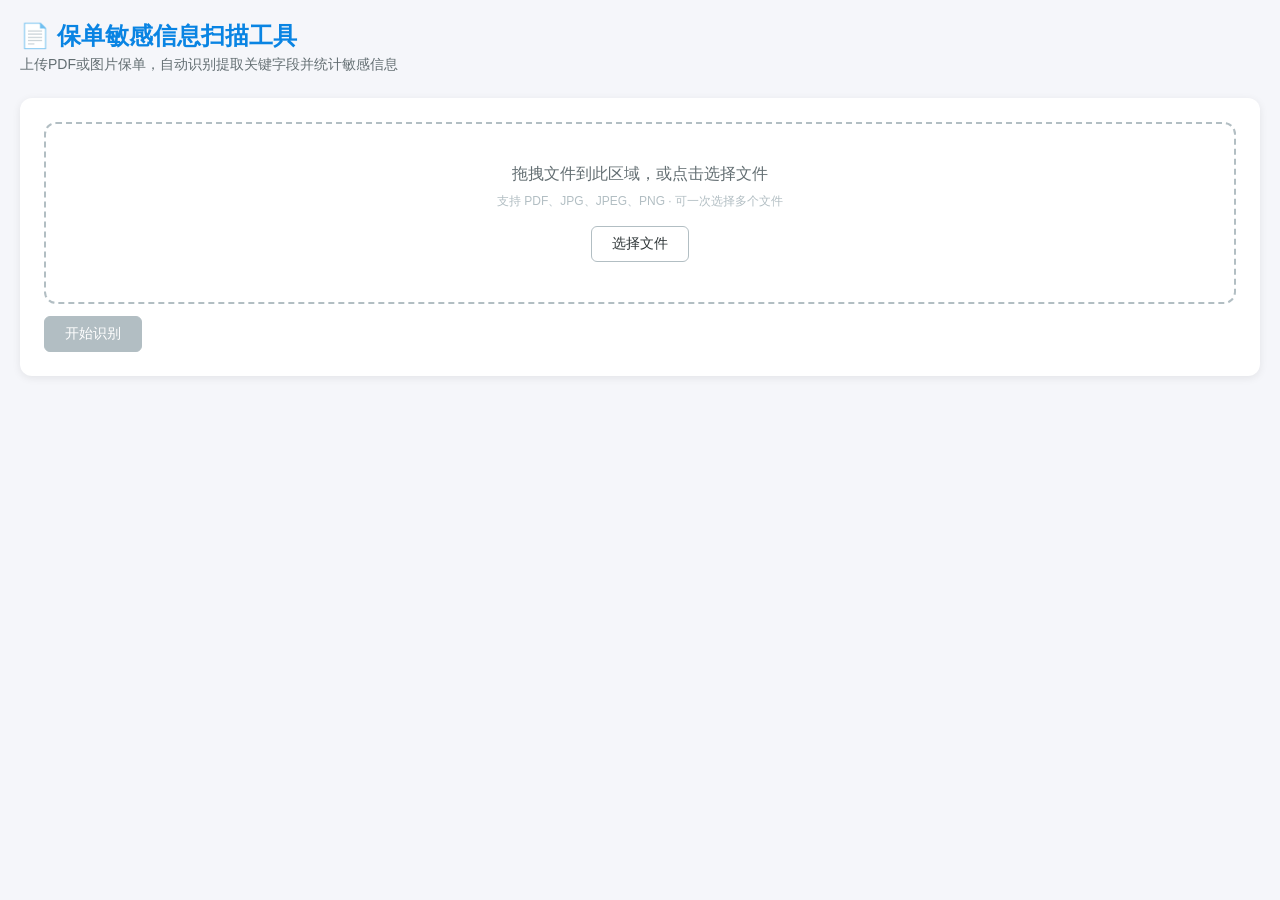
==== static/index.html @ 82c69ed6 "feat: complete policy scanner with frontend" ====
<!DOCTYPE html>
<html lang="zh-CN">
<head>
<meta charset="UTF-8">
<meta name="viewport" content="width=device-width, initial-scale=1.0">
<title>保单敏感信息扫描工具</title>
<link rel="stylesheet" href="/static/style.css">
</head>
<body>
<div class="container">
  <header>
    <h1>📄 保单敏感信息扫描工具</h1>
    <p class="subtitle">上传PDF或图片保单，自动识别提取关键字段并统计敏感信息</p>
  </header>

  <!-- 上传区域 -->
  <section class="upload-section">
    <div class="drop-zone" id="dropZone">
      <p class="drop-text">拖拽文件到此区域，或点击选择文件</p>
      <p class="drop-hint">支持 PDF、JPG、JPEG、PNG · 可一次选择多个文件</p>
      <input type="file" id="fileInput" multiple accept=".pdf,.jpg,.jpeg,.png" hidden>
      <button class="btn" id="selectBtn">选择文件</button>
    </div>
    <div id="fileList" class="file-list"></div>
    <button class="btn btn-primary" id="uploadBtn" disabled>开始识别</button>
  </section>

  <!-- 进度指示 -->
  <section id="progressSection" class="progress-section" hidden>
    <div class="progress-bar">
      <div class="progress-fill" id="progressFill"></div>
    </div>
    <p id="progressText" class="progress-text">正在识别...</p>
  </section>

  <!-- 统计概览 -->
  <section id="statsSection" class="stats-section" hidden>
    <div class="stats-card">
      <span class="stats-number" id="statsCount">0</span>
      <span class="stats-label">敏感信息条数（去重后被保人）</span>
    </div>
  </section>

  <!-- 结果表格 -->
  <section id="resultSection" class="result-section" hidden>
    <div class="result-toolbar">
      <h2>识别结果</h2>
      <div class="toolbar-buttons">
        <button class="btn" id="exportExcelBtn">导出 Excel</button>
        <button class="btn" id="exportJsonBtn">导出 JSON</button>
        <button class="btn" id="clearBtn">清空</button>
      </div>
    </div>
    <div class="table-wrapper">
      <table id="resultTable">
        <thead>
          <tr>
            <th>文件名</th>
            <th>状态</th>
            <th>保险公司</th>
            <th>险种</th>
            <th>保单号</th>
            <th>投保人</th>
            <th>被保人</th>
            <th>受益人</th>
            <th>保费</th>
            <th>交费方式</th>
            <th>生效日期</th>
            <th>保险期间</th>
            <th>销售经理</th>
          </tr>
        </thead>
        <tbody id="resultBody">
        </tbody>
      </table>
    </div>
  </section>
</div>

<script src="/static/script.js"></script>
</body>
</html>
---- static/style.css ----
* { margin: 0; padding: 0; box-sizing: border-box; }
body {
  font-family: -apple-system, 'Segoe UI', 'PingFang SC', 'Microsoft YaHei', sans-serif;
  background: #f5f6fa; color: #2d3436; padding: 20px;
}
.container { max-width: 1400px; margin: 0 auto; }

header { margin-bottom: 24px; }
header h1 { font-size: 24px; color: #0984e3; }
.subtitle { color: #636e72; font-size: 14px; margin-top: 4px; }

/* 上传区域 */
.upload-section { background: white; border-radius: 12px; padding: 24px; box-shadow: 0 2px 8px rgba(0,0,0,0.08); margin-bottom: 20px; }
.drop-zone {
  border: 2px dashed #b2bec3; border-radius: 12px; padding: 40px 20px;
  text-align: center; cursor: pointer; transition: all 0.3s;
}
.drop-zone:hover, .drop-zone.dragover { border-color: #0984e3; background: #dfe6e9; }
.drop-text { font-size: 16px; color: #636e72; margin-bottom: 8px; }
.drop-hint { font-size: 12px; color: #b2bec3; margin-bottom: 16px; }
.file-list { margin-top: 12px; font-size: 13px; color: #636e72; }
.file-list .file-item { padding: 4px 0; }

.btn {
  display: inline-block; padding: 8px 20px; border-radius: 6px;
  border: 1px solid #b2bec3; background: white; cursor: pointer;
  font-size: 14px; color: #2d3436; transition: all 0.2s;
}
.btn:hover { background: #dfe6e9; }
.btn-primary { background: #0984e3; color: white; border-color: #0984e3; }
.btn-primary:hover { background: #0770c4; }
.btn-primary:disabled { background: #b2bec3; border-color: #b2bec3; cursor: not-allowed; }

/* 进度 */
.progress-section { background: white; border-radius: 12px; padding: 20px; box-shadow: 0 2px 8px rgba(0,0,0,0.08); margin-bottom: 20px; }
.progress-bar { height: 8px; background: #dfe6e9; border-radius: 4px; overflow: hidden; }
.progress-fill { height: 100%; background: #0984e3; border-radius: 4px; transition: width 0.3s; }
.progress-text { font-size: 13px; color: #636e72; margin-top: 8px; text-align: center; }

/* 统计 */
.stats-section { margin-bottom: 20px; }
.stats-card {
  background: white; border-radius: 12px; padding: 24px; text-align: center;
  box-shadow: 0 2px 8px rgba(0,0,0,0.08); display: inline-block; min-width: 280px;
}
.stats-number { font-size: 48px; font-weight: bold; color: #0984e3; display: block; }
.stats-label { font-size: 14px; color: #636e72; margin-top: 4px; }

/* 结果表格 */
.result-section { background: white; border-radius: 12px; padding: 20px; box-shadow: 0 2px 8px rgba(0,0,0,0.08); margin-bottom: 20px; }
.result-toolbar { display: flex; justify-content: space-between; align-items: center; margin-bottom: 16px; flex-wrap: wrap; gap: 8px; }
.result-toolbar h2 { font-size: 16px; }
.toolbar-buttons { display: flex; gap: 8px; }
.table-wrapper { overflow-x: auto; }
table { width: 100%; border-collapse: collapse; font-size: 13px; white-space: nowrap; }
th { background: #dfe6e9; padding: 10px 8px; text-align: left; font-weight: 600; position: sticky; top: 0; }
td { padding: 8px; border-bottom: 1px solid #dfe6e9; }
td[contenteditable="true"] { background: #fff9e6; cursor: text; }
tr:hover td { background: #f8f9fa; }
.status-ok { color: #00b894; }
.status-not_policy { color: #fdcb6e; }
.status-error { color: #d63031; }
.status-low_confidence { color: #e17055; }
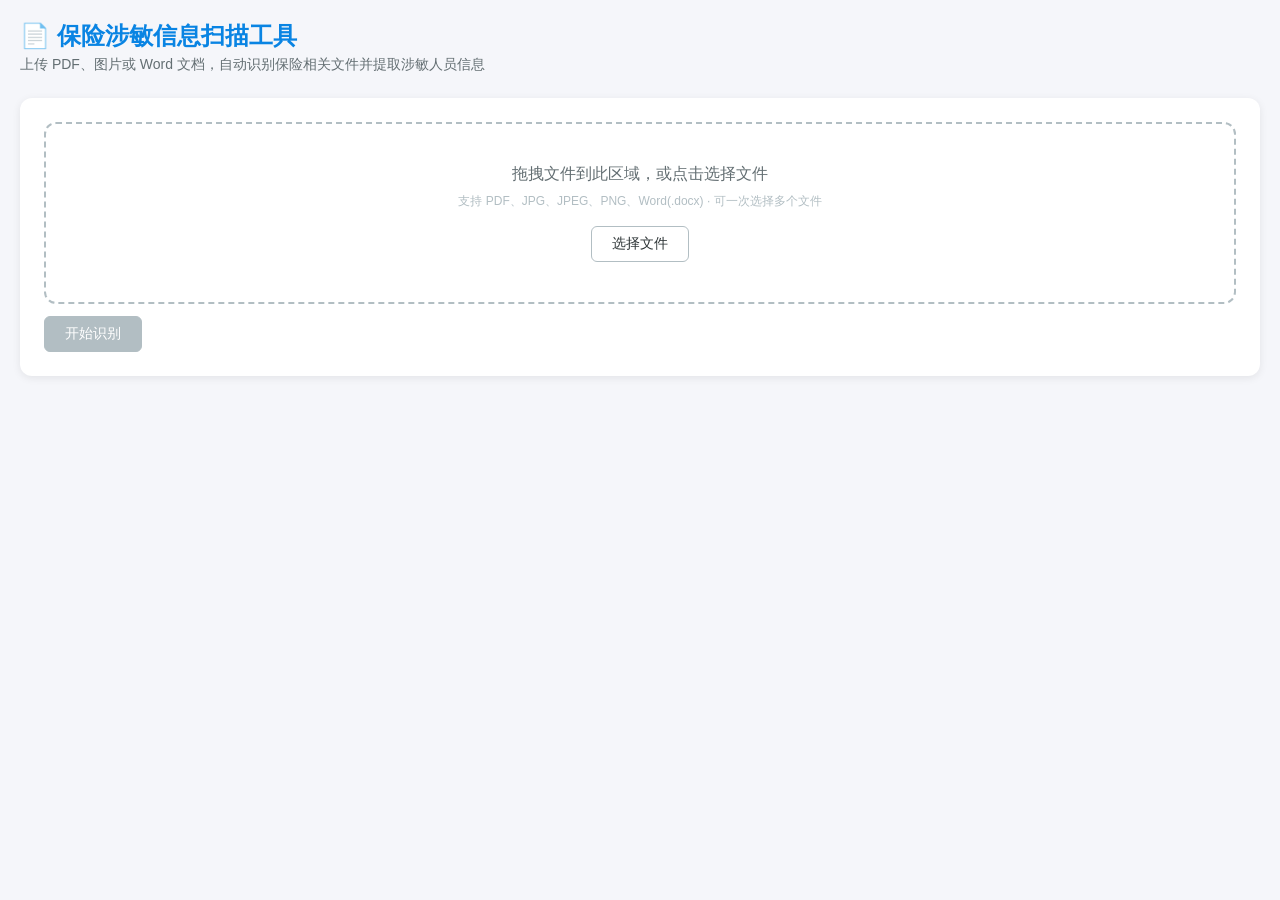
==== commit 53b61346: "feat: complete OCR raw detail view with PII scanner, doc classifier, and export enhancements" ====
--- a/static/index.html
+++ b/static/index.html
@@ -3,22 +3,22 @@
 <head>
 <meta charset="UTF-8">
 <meta name="viewport" content="width=device-width, initial-scale=1.0">
-<title>保单敏感信息扫描工具</title>
+<title>保险涉敏信息扫描工具</title>
 <link rel="stylesheet" href="/static/style.css">
 </head>
 <body>
 <div class="container">
   <header>
-    <h1>📄 保单敏感信息扫描工具</h1>
-    <p class="subtitle">上传PDF或图片保单，自动识别提取关键字段并统计敏感信息</p>
+    <h1>📄 保险涉敏信息扫描工具</h1>
+    <p class="subtitle">上传 PDF、图片或 Word 文档，自动识别保险相关文件并提取涉敏人员信息</p>
   </header>
 
   <!-- 上传区域 -->
   <section class="upload-section">
     <div class="drop-zone" id="dropZone">
       <p class="drop-text">拖拽文件到此区域，或点击选择文件</p>
-      <p class="drop-hint">支持 PDF、JPG、JPEG、PNG · 可一次选择多个文件</p>
-      <input type="file" id="fileInput" multiple accept=".pdf,.jpg,.jpeg,.png" hidden>
+      <p class="drop-hint">支持 PDF、JPG、JPEG、PNG、Word(.docx) · 可一次选择多个文件</p>
+      <input type="file" id="fileInput" multiple accept=".pdf,.jpg,.jpeg,.png,.docx" hidden>
       <button class="btn" id="selectBtn">选择文件</button>
     </div>
     <div id="fileList" class="file-list"></div>
@@ -35,9 +35,31 @@
 
   <!-- 统计概览 -->
   <section id="statsSection" class="stats-section" hidden>
-    <div class="stats-card">
-      <span class="stats-number" id="statsCount">0</span>
-      <span class="stats-label">敏感信息条数（去重后被保人）</span>
+    <div class="stats-row">
+      <div class="stats-card">
+        <span class="stats-number" id="totalFiles">0</span>
+        <span class="stats-label">总文件数</span>
+      </div>
+      <div class="stats-card stats-card-sensitive">
+        <span class="stats-number" id="sensitiveFiles">0</span>
+        <span class="stats-label">涉敏文件数</span>
+      </div>
+      <div class="stats-card stats-card-primary">
+        <span class="stats-number" id="globalPersons">0</span>
+        <span class="stats-label">涉敏人数（去重）</span>
+      </div>
+      <div class="stats-card stats-card-life">
+        <span class="stats-number" id="lifeStats">0</span>
+        <span class="stats-label" id="lifeStatsLabel">人身险涉敏</span>
+      </div>
+      <div class="stats-card stats-card-property">
+        <span class="stats-number" id="propertyStats">0</span>
+        <span class="stats-label" id="propertyStatsLabel">财产险文件</span>
+      </div>
+      <div class="stats-card stats-card-anomaly">
+        <span class="stats-number" id="anomalyFiles">0</span>
+        <span class="stats-label">异常文件</span>
+      </div>
     </div>
   </section>
 
@@ -51,32 +73,39 @@
         <button class="btn" id="clearBtn">清空</button>
       </div>
     </div>
+
     <div class="table-wrapper">
       <table id="resultTable">
         <thead>
           <tr>
             <th>文件名</th>
-            <th>状态</th>
+            <th>文档类型</th>
+            <th>险种类别</th>
+            <th>险种大类</th>
             <th>保险公司</th>
-            <th>险种</th>
-            <th>保单号</th>
-            <th>投保人</th>
-            <th>被保人</th>
-            <th>受益人</th>
-            <th>保费</th>
-            <th>交费方式</th>
-            <th>生效日期</th>
-            <th>保险期间</th>
-            <th>销售经理</th>
+            <th>异常标记</th>
+            <th>涉敏人数</th>
+            <th>涉敏人员</th>
+            <th>详情</th>
           </tr>
         </thead>
-        <tbody id="resultBody">
-        </tbody>
+        <tbody id="resultBody"></tbody>
       </table>
     </div>
   </section>
 </div>
 
+<!-- 详情抽屉 -->
+<div id="detailModal" class="drawer-overlay">
+  <div class="drawer-panel">
+    <div class="drawer-header">
+      <span id="modalTitle">文件详情</span>
+      <button class="drawer-close" id="modalCloseBtn">&times;</button>
+    </div>
+    <div class="drawer-body" id="modalBody"></div>
+  </div>
+</div>
+
 <script src="/static/script.js"></script>
 </body>
 </html>
--- a/static/style.css
+++ b/static/style.css
@@ -20,6 +20,7 @@
 .drop-hint { font-size: 12px; color: #b2bec3; margin-bottom: 16px; }
 .file-list { margin-top: 12px; font-size: 13px; color: #636e72; }
 .file-list .file-item { padding: 4px 0; }
+.file-size { color: #b2bec3; font-size: 12px; }
 
 .btn {
   display: inline-block; padding: 8px 20px; border-radius: 6px;
@@ -39,11 +40,18 @@
 
 /* 统计 */
 .stats-section { margin-bottom: 20px; }
+.stats-row { display: flex; gap: 16px; flex-wrap: wrap; }
 .stats-card {
+  flex: 1; min-width: 200px;
   background: white; border-radius: 12px; padding: 24px; text-align: center;
-  box-shadow: 0 2px 8px rgba(0,0,0,0.08); display: inline-block; min-width: 280px;
-}
-.stats-number { font-size: 48px; font-weight: bold; color: #0984e3; display: block; }
+  box-shadow: 0 2px 8px rgba(0,0,0,0.08);
+}
+.stats-card-primary .stats-number { color: #0984e3; }
+.stats-card-sensitive .stats-number { color: #e17055; }
+.stats-card-life .stats-number { color: #00b894; }
+.stats-card-property .stats-number { color: #6c5ce7; }
+.stats-card-anomaly .stats-number { color: #d63031; }
+.stats-number { font-size: 48px; font-weight: bold; color: #636e72; display: block; }
 .stats-label { font-size: 14px; color: #636e72; margin-top: 4px; }
 
 /* 结果表格 */
@@ -55,9 +63,157 @@
 table { width: 100%; border-collapse: collapse; font-size: 13px; white-space: nowrap; }
 th { background: #dfe6e9; padding: 10px 8px; text-align: left; font-weight: 600; position: sticky; top: 0; }
 td { padding: 8px; border-bottom: 1px solid #dfe6e9; }
-td[contenteditable="true"] { background: #fff9e6; cursor: text; }
 tr:hover td { background: #f8f9fa; }
 .status-ok { color: #00b894; }
-.status-not_policy { color: #fdcb6e; }
+.status-no_pii { color: #fdcb6e; }
+.status-not_insurance { color: #636e72; }
 .status-error { color: #d63031; }
-.status-low_confidence { color: #e17055; }
+
+/* 异常标记 */
+.anomaly-badge {
+  display: inline-block;
+  padding: 2px 8px;
+  background: #ffeaa7;
+  color: #d63031;
+  border-radius: 4px;
+  font-size: 11px;
+  font-weight: 600;
+}
+tr.row-anomaly td { background: #fff5f5; }
+tr.row-anomaly:hover td { background: #ffe0e0; }
+.anomaly-warning {
+  color: #d63031;
+  background: #fff5f5;
+  padding: 4px 8px;
+  border-radius: 4px;
+  margin: 4px 0;
+}
+
+/* 详情按钮 */
+.btn-detail { font-size: 12px; padding: 4px 12px; border-radius: 4px; border: 1px solid #0984e3; background: white; color: #0984e3; cursor: pointer; transition: all 0.2s; }
+.btn-detail:hover { background: #0984e3; color: white; }
+
+/* 右侧抽屉 */
+.drawer-overlay {
+  position: fixed; top: 0; left: 0; right: 0; bottom: 0;
+  background: rgba(0,0,0,0.5); z-index: 1000;
+  opacity: 0; pointer-events: none;
+  transition: opacity 0.3s ease;
+}
+.drawer-overlay.open {
+  opacity: 1; pointer-events: auto;
+}
+.drawer-panel {
+  position: fixed; top: 0; right: 0; bottom: 0;
+  width: 560px; max-width: 90vw;
+  background: white; z-index: 1001;
+  box-shadow: -4px 0 24px rgba(0,0,0,0.15);
+  transform: translateX(100%);
+  transition: transform 0.3s ease;
+  display: flex; flex-direction: column;
+}
+.drawer-overlay.open .drawer-panel {
+  transform: translateX(0);
+}
+.drawer-header {
+  display: flex; justify-content: space-between; align-items: center;
+  padding: 16px 20px; border-bottom: 1px solid #dfe6e9; flex-shrink: 0;
+}
+.drawer-header span { font-size: 16px; font-weight: 600; }
+.drawer-close {
+  background: none; border: none; font-size: 24px; cursor: pointer;
+  color: #636e72; line-height: 1;
+}
+.drawer-close:hover { color: #2d3436; }
+.drawer-body { padding: 16px 20px; overflow-y: auto; flex: 1; }
+
+/* 详情抽屉内容 */
+.detail-summary {
+  font-size: 13px;
+  color: #636e72;
+  padding: 8px 0;
+  line-height: 1.8;
+}
+.detail-summary p { margin: 4px 0; }
+.detail-summary strong { color: #2d3436; }
+
+.persons-list { margin: 16px 0; }
+.person-card {
+  background: #f8f9fa;
+  border: 1px solid #dfe6e9;
+  border-radius: 8px;
+  padding: 12px 16px;
+  margin-bottom: 12px;
+}
+.person-header {
+  display: flex;
+  align-items: center;
+  gap: 8px;
+  margin-bottom: 8px;
+}
+.person-header strong { font-size: 15px; color: #2d3436; }
+.role-badge {
+  display: inline-block;
+  padding: 2px 8px;
+  background: #0984e3;
+  color: white;
+  border-radius: 4px;
+  font-size: 11px;
+}
+.pii-list {
+  list-style: none;
+  padding: 0;
+  margin: 0;
+}
+.pii-list li {
+  padding: 4px 0;
+  font-size: 13px;
+  color: #2d3436;
+  border-bottom: 1px dashed #dfe6e9;
+}
+.pii-list li:last-child { border-bottom: none; }
+.pii-label {
+  color: #636e72;
+  font-size: 12px;
+  margin-right: 4px;
+}
+.no-pii {
+  color: #b2bec3;
+  font-size: 12px;
+  font-style: italic;
+  margin: 0;
+}
+.no-persons {
+  color: #b2bec3;
+  font-size: 13px;
+  text-align: center;
+  padding: 20px 0;
+}
+
+/* 识别原文折叠区 */
+.raw-text-section {
+  margin-top: 16px;
+}
+.raw-text-section summary {
+  cursor: pointer;
+  font-size: 13px;
+  color: #0984e3;
+  font-weight: 500;
+  padding: 8px 0;
+  user-select: none;
+}
+.raw-text-section summary:hover { text-decoration: underline; }
+.ocr-raw-text {
+  background: #fafafa;
+  border: 1px solid #dfe6e9;
+  border-radius: 8px;
+  padding: 16px;
+  font-family: 'Courier New', 'Consolas', monospace;
+  font-size: 13px;
+  line-height: 1.8;
+  white-space: pre-wrap;
+  word-wrap: break-word;
+  max-height: 400px;
+  overflow-y: auto;
+  margin-top: 8px;
+}
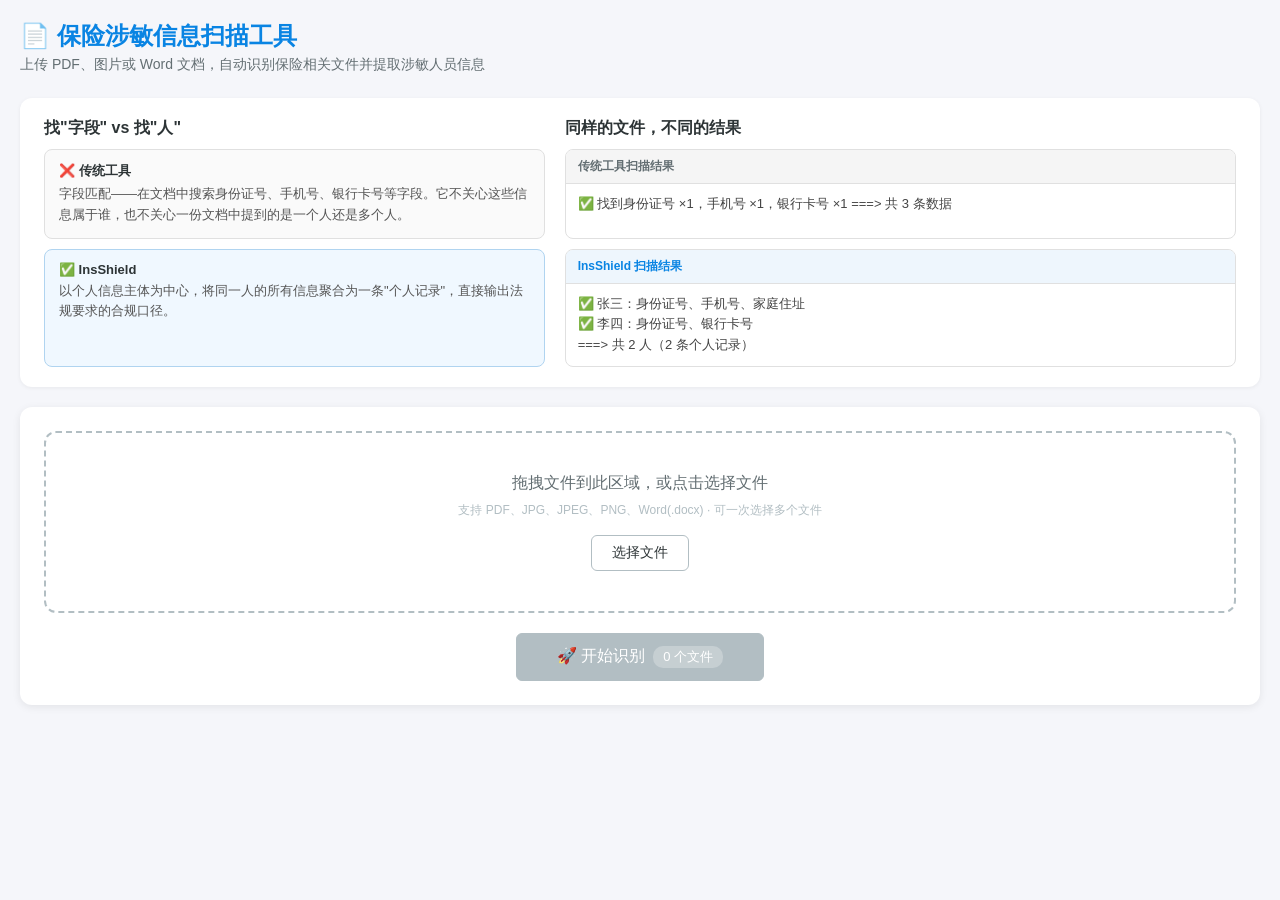
==== commit e8e16cbb: "refactor: 概念区改为左右对齐网格布局，结果显示后保留概念区" ====
--- a/static/index.html
+++ b/static/index.html
@@ -13,6 +13,41 @@
     <p class="subtitle">上传 PDF、图片或 Word 文档，自动识别保险相关文件并提取涉敏人员信息</p>
   </header>
 
+  <!-- 核心理念：左右对齐 -->
+  <section class="concept-section">
+    <!-- 标题行 -->
+    <div class="c-row">
+      <h2 class="c-h2">找"字段" vs 找"人"</h2>
+      <h2 class="c-h2">同样的文件，不同的结果</h2>
+    </div>
+    <!-- 第一行：传统 -->
+    <div class="c-row">
+      <div class="diff-item diff-old">
+        <div class="diff-label">❌ 传统工具</div>
+        <div class="diff-desc">字段匹配——在文档中搜索身份证号、手机号、银行卡号等字段。它不关心这些信息属于谁，也不关心一份文档中提到的是一个人还是多个人。</div>
+      </div>
+      <div class="compare-card compare-card-old">
+        <div class="compare-card-title">传统工具扫描结果</div>
+        <div class="compare-card-body">✅ 找到身份证号 ×1，手机号 ×1，银行卡号 ×1  ===> 共 3 条数据</div>
+      </div>
+    </div>
+    <!-- 第二行：InsShield -->
+    <div class="c-row">
+      <div class="diff-item diff-new">
+        <div class="diff-label">✅ InsShield</div>
+        <div class="diff-desc">以个人信息主体为中心，将同一人的所有信息聚合为一条"个人记录"，直接输出法规要求的合规口径。</div>
+      </div>
+      <div class="compare-card compare-card-new">
+        <div class="compare-card-title">InsShield 扫描结果</div>
+        <div class="compare-card-body">
+          ✅ 张三：身份证号、手机号、家庭住址<br>
+          ✅ 李四：身份证号、银行卡号<br>
+          ===> 共 2 人（2 条个人记录）
+        </div>
+      </div>
+    </div>
+  </section>
+
   <!-- 上传区域 -->
   <section class="upload-section">
     <div class="drop-zone" id="dropZone">
@@ -22,7 +57,9 @@
       <button class="btn" id="selectBtn">选择文件</button>
     </div>
     <div id="fileList" class="file-list"></div>
-    <button class="btn btn-primary" id="uploadBtn" disabled>开始识别</button>
+    <div class="upload-actions">
+      <button class="btn btn-primary btn-upload" id="uploadBtn" disabled>🚀 开始识别 <span class="btn-badge" id="fileCountBadge">0 个文件</span></button>
+    </div>
   </section>
 
   <!-- 进度指示 -->
@@ -36,6 +73,7 @@
   <!-- 统计概览 -->
   <section id="statsSection" class="stats-section" hidden>
     <div class="stats-row">
+      <!-- 全局统计 -->
       <div class="stats-card">
         <span class="stats-number" id="totalFiles">0</span>
         <span class="stats-label">总文件数</span>
@@ -48,17 +86,30 @@
         <span class="stats-number" id="globalPersons">0</span>
         <span class="stats-label">涉敏人数（去重）</span>
       </div>
+      <div class="stats-card stats-card-anomaly">
+        <span class="stats-number" id="anomalyFiles">0</span>
+        <span class="stats-label">异常文件</span>
+      </div>
+    </div>
+    <div class="stats-group-header">
+      <span class="stats-group-line"></span>
+      <span class="stats-group-text">按险种细分</span>
+      <span class="stats-group-line"></span>
+    </div>
+    <div class="stats-row">
       <div class="stats-card stats-card-life">
         <span class="stats-number" id="lifeStats">0</span>
-        <span class="stats-label" id="lifeStatsLabel">人身险涉敏</span>
+        <div class="stats-meta">
+          <span class="stats-label" id="lifeStatsLabel">人身险涉敏文件</span>
+          <span class="stats-hint" id="lifePersonsHint">0 涉敏人数</span>
+        </div>
       </div>
       <div class="stats-card stats-card-property">
         <span class="stats-number" id="propertyStats">0</span>
-        <span class="stats-label" id="propertyStatsLabel">财产险文件</span>
-      </div>
-      <div class="stats-card stats-card-anomaly">
-        <span class="stats-number" id="anomalyFiles">0</span>
-        <span class="stats-label">异常文件</span>
+        <div class="stats-meta">
+          <span class="stats-label" id="propertyStatsLabel">财产险涉敏文件</span>
+          <span class="stats-hint" id="propertyPersonsHint">0 涉敏人数</span>
+        </div>
       </div>
     </div>
   </section>
--- a/static/style.css
+++ b/static/style.css
@@ -8,6 +8,68 @@
 header { margin-bottom: 24px; }
 header h1 { font-size: 24px; color: #0984e3; }
 .subtitle { color: #636e72; font-size: 14px; margin-top: 4px; }
+
+/* 核心理念：左右对齐网格 */
+.concept-section {
+  background: #fff;
+  border-radius: 12px;
+  padding: 20px 24px;
+  box-shadow: 0 1px 4px rgba(0,0,0,0.06);
+  margin-bottom: 20px;
+}
+.c-row {
+  display: grid;
+  grid-template-columns: 42% 1fr;
+  gap: 20px;
+}
+.c-row + .c-row {
+  margin-top: 10px;
+}
+.c-h2 {
+  font-size: 16px; color: #2d3436;
+  margin: 0;
+}
+
+/* 概念差异项 */
+.diff-item {
+  border-radius: 8px; padding: 12px 14px;
+  border: 1px solid #e0e0e0;
+}
+.diff-old {
+  background: #fafafa;
+}
+.diff-new {
+  background: #f0f8ff;
+  border-color: #b0d4f0;
+}
+.diff-label {
+  font-size: 13px; font-weight: 600;
+  margin-bottom: 4px;
+}
+.diff-desc {
+  font-size: 13px; color: #555;
+  line-height: 1.6;
+}
+
+/* 实际对比卡片 */
+.compare-card {
+  border: 1px solid #e0e0e0;
+  border-radius: 8px;
+  overflow: hidden;
+}
+.compare-card-title {
+  font-size: 12px; font-weight: 600;
+  padding: 8px 12px;
+  background: #f5f5f5;
+  border-bottom: 1px solid #e0e0e0;
+}
+.compare-card-body {
+  padding: 10px 12px;
+  font-size: 13px; color: #444;
+  line-height: 1.6;
+}
+.compare-card-old .compare-card-title { color: #636e72; }
+.compare-card-new .compare-card-title { color: #0984e3; background: #eef6fd; }
 
 /* 上传区域 */
 .upload-section { background: white; border-radius: 12px; padding: 24px; box-shadow: 0 2px 8px rgba(0,0,0,0.08); margin-bottom: 20px; }
@@ -32,6 +94,23 @@
 .btn-primary:hover { background: #0770c4; }
 .btn-primary:disabled { background: #b2bec3; border-color: #b2bec3; cursor: not-allowed; }
 
+/* 按钮操作区 */
+.upload-actions {
+  display: flex; justify-content: center;
+  margin-top: 20px;
+}
+.btn-upload {
+  font-size: 16px; padding: 12px 40px; min-width: 220px;
+  display: flex; align-items: center; justify-content: center; gap: 8px;
+}
+.btn-badge {
+  display: inline-block;
+  padding: 2px 10px;
+  background: rgba(255,255,255,0.25);
+  border-radius: 10px;
+  font-size: 13px;
+}
+
 /* 进度 */
 .progress-section { background: white; border-radius: 12px; padding: 20px; box-shadow: 0 2px 8px rgba(0,0,0,0.08); margin-bottom: 20px; }
 .progress-bar { height: 8px; background: #dfe6e9; border-radius: 4px; overflow: hidden; }
@@ -39,20 +118,30 @@
 .progress-text { font-size: 13px; color: #636e72; margin-top: 8px; text-align: center; }
 
 /* 统计 */
-.stats-section { margin-bottom: 20px; }
-.stats-row { display: flex; gap: 16px; flex-wrap: wrap; }
+.stats-section { margin-bottom: 16px; }
+.stats-row { display: flex; gap: 12px; flex-wrap: wrap; }
 .stats-card {
-  flex: 1; min-width: 200px;
-  background: white; border-radius: 12px; padding: 24px; text-align: center;
-  box-shadow: 0 2px 8px rgba(0,0,0,0.08);
+  flex: 1; min-width: 140px;
+  background: white; border-radius: 10px; padding: 16px 12px; text-align: center;
+  box-shadow: 0 1px 4px rgba(0,0,0,0.06);
 }
 .stats-card-primary .stats-number { color: #0984e3; }
 .stats-card-sensitive .stats-number { color: #e17055; }
 .stats-card-life .stats-number { color: #00b894; }
 .stats-card-property .stats-number { color: #6c5ce7; }
 .stats-card-anomaly .stats-number { color: #d63031; }
-.stats-number { font-size: 48px; font-weight: bold; color: #636e72; display: block; }
-.stats-label { font-size: 14px; color: #636e72; margin-top: 4px; }
+.stats-number { font-size: 28px; font-weight: bold; color: #636e72; display: block; line-height: 1.2; }
+.stats-label { font-size: 12px; color: #636e72; margin-top: 2px; }
+.stats-meta { margin-top: 2px; }
+.stats-hint { display: block; font-size: 11px; color: #b2bec3; margin-top: 1px; }
+
+/* 按险种细分分组分隔线 */
+.stats-group-header {
+  display: flex; align-items: center; gap: 12px;
+  margin: 16px 0 10px 0;
+}
+.stats-group-line { flex: 1; height: 1px; background: #dfe6e9; }
+.stats-group-text { font-size: 12px; color: #b2bec3; white-space: nowrap; letter-spacing: 0.5px; }
 
 /* 结果表格 */
 .result-section { background: white; border-radius: 12px; padding: 20px; box-shadow: 0 2px 8px rgba(0,0,0,0.08); margin-bottom: 20px; }
@@ -93,6 +182,26 @@
 .btn-detail { font-size: 12px; padding: 4px 12px; border-radius: 4px; border: 1px solid #0984e3; background: white; color: #0984e3; cursor: pointer; transition: all 0.2s; }
 .btn-detail:hover { background: #0984e3; color: white; }
 
+/* 结果显示后的紧凑布局 */
+.has-results .upload-section {
+  padding: 12px 20px; margin-bottom: 12px;
+}
+.has-results .drop-zone {
+  padding: 12px 20px;
+}
+.has-results .drop-text { font-size: 14px; margin-bottom: 4px; }
+.has-results .drop-hint { margin-bottom: 8px; }
+.has-results .upload-actions { margin-top: 10px; }
+.has-results .btn-upload { font-size: 14px; padding: 8px 28px; min-width: 160px; }
+.has-results .file-list { margin-top: 6px; }
+.has-results .stats-card { padding: 10px 8px; }
+.has-results .stats-number { font-size: 22px; }
+.has-results .stats-group-header { margin: 10px 0 6px 0; }
+.has-results .result-section { padding: 12px 16px; margin-bottom: 0; }
+.has-results .result-toolbar { margin-bottom: 8px; }
+.has-results .result-toolbar h2 { font-size: 14px; }
+.has-results .table-wrapper { max-height: calc(100vh - 520px); overflow-y: auto; }
+
 /* 右侧抽屉 */
 .drawer-overlay {
   position: fixed; top: 0; left: 0; right: 0; bottom: 0;
